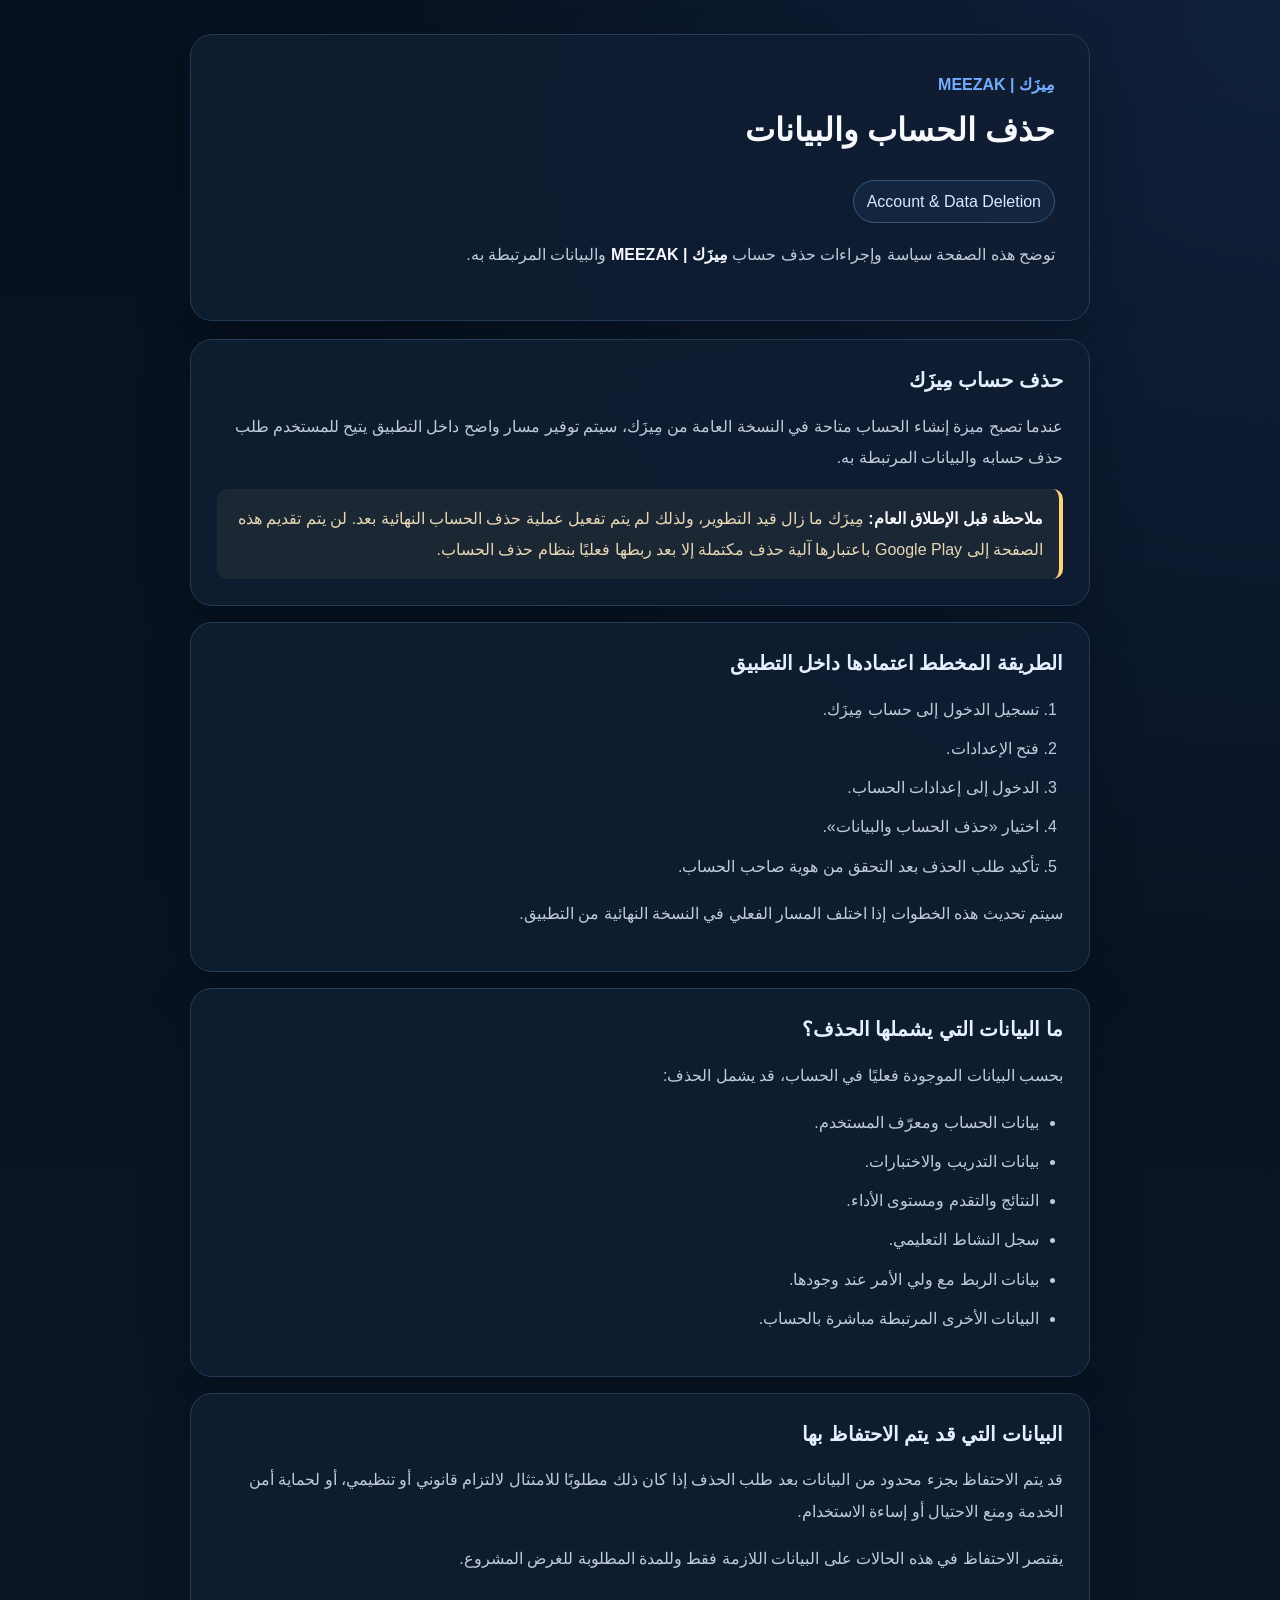
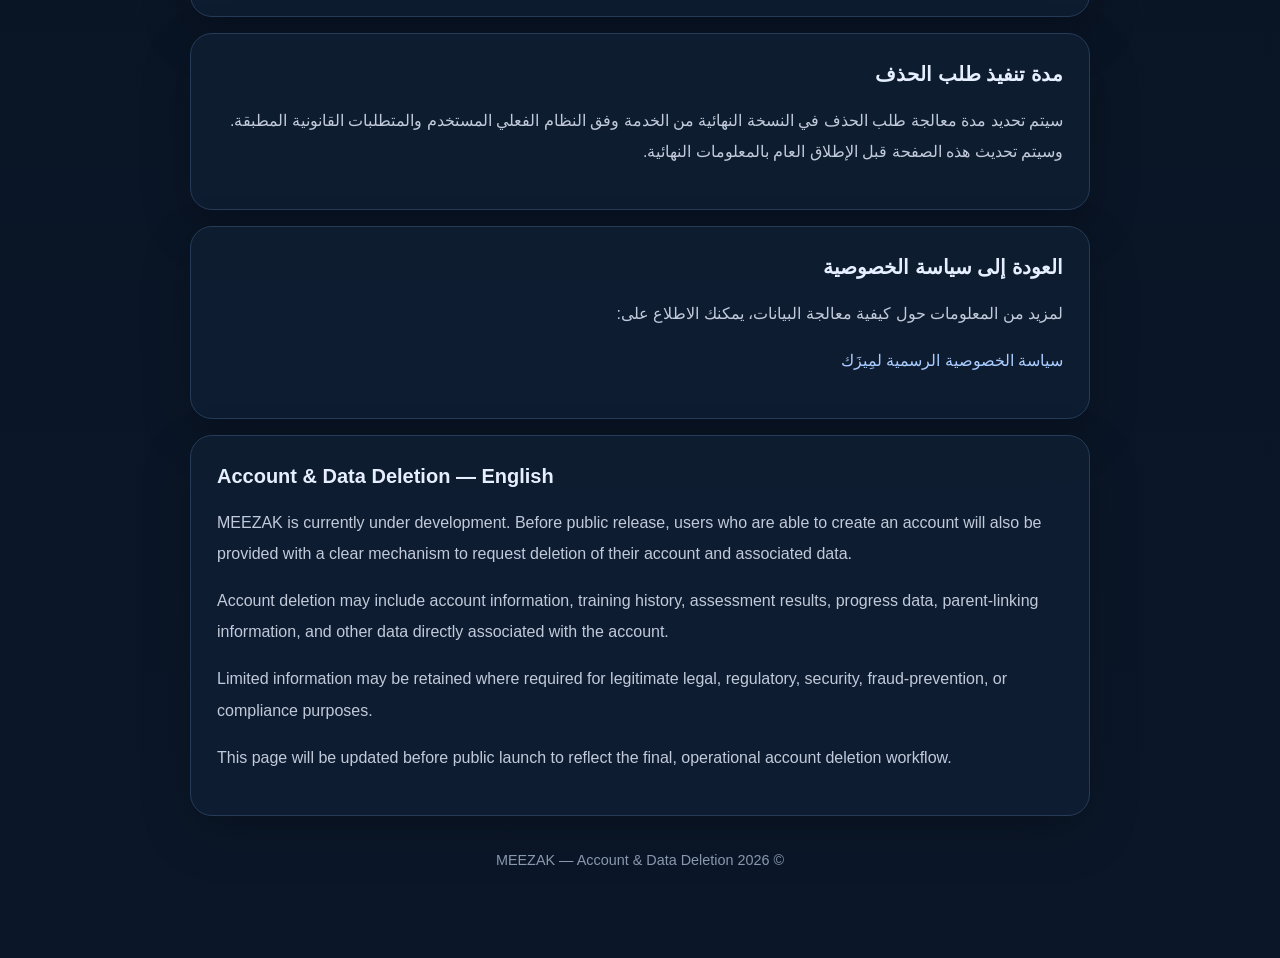
==== delete-account/index.html @ ed49def7 "Add MEEZAK account deletion page" ====
<!DOCTYPE html>
<html lang="ar" dir="rtl">
<head>
  <meta charset="UTF-8" />
  <meta name="viewport" content="width=device-width, initial-scale=1.0" />
  <meta name="description" content="حذف حساب وبيانات تطبيق مِيزَك MEEZAK" />
  <title>حذف الحساب والبيانات | مِيزَك MEEZAK</title>

  <style>
    :root {
      --bg: #07111f;
      --bg2: #0b1729;
      --card: #0f1d31;
      --line: #263b58;
      --text: #f6f8fc;
      --muted: #c1cada;
      --accent: #72adff;
      --accent2: #a9ccff;
      --warning: #ffd27a;
      --max: 900px;
    }

    * {
      box-sizing: border-box;
    }

    body {
      margin: 0;
      background:
        radial-gradient(circle at top right, rgba(77, 139, 255, 0.13), transparent 34%),
        linear-gradient(180deg, var(--bg), var(--bg2));
      color: var(--text);
      font-family: Tahoma, Arial, "Segoe UI", sans-serif;
      line-height: 1.95;
    }

    .wrap {
      width: min(var(--max), calc(100% - 30px));
      margin: 0 auto;
      padding: 34px 0 70px;
    }

    .hero,
    .card {
      background: rgba(15, 29, 49, 0.96);
      border: 1px solid var(--line);
      border-radius: 22px;
      box-shadow: 0 18px 50px rgba(0, 0, 0, 0.22);
    }

    .hero {
      padding: 34px;
      margin-bottom: 18px;
    }

    .card {
      padding: 26px;
      margin: 16px 0;
    }

    .brand {
      color: var(--accent);
      font-weight: 800;
      margin-bottom: 8px;
    }

    h1, h2 {
      margin-top: 0;
      line-height: 1.4;
    }

    h1 {
      font-size: 2rem;
    }

    h2 {
      color: #e6efff;
      font-size: 1.25rem;
    }

    p, li {
      color: var(--muted);
    }

    ul, ol {
      padding-right: 24px;
    }

    li {
      margin-bottom: 8px;
    }

    strong {
      color: var(--text);
    }

    a {
      color: var(--accent2);
      text-decoration: none;
    }

    a:hover {
      text-decoration: underline;
    }

    .badge {
      display: inline-block;
      border: 1px solid #37587d;
      border-radius: 999px;
      padding: 5px 13px;
      color: #d9e9ff;
      background: rgba(80, 140, 230, 0.08);
    }

    .notice {
      border-right: 4px solid var(--warning);
      padding: 14px 16px;
      background: rgba(255, 210, 122, 0.06);
      border-radius: 10px;
      color: #e6d7b5;
    }

    .english {
      direction: ltr;
      text-align: left;
    }

    .footer {
      text-align: center;
      color: #8998af;
      font-size: 0.9rem;
      margin-top: 30px;
    }

    @media (max-width: 640px) {
      .wrap {
        width: min(100% - 20px, var(--max));
        padding-top: 18px;
      }

      .hero, .card {
        padding: 20px;
        border-radius: 17px;
      }

      h1 {
        font-size: 1.6rem;
      }
    }
  </style>
</head>

<body>
  <main class="wrap">

    <section class="hero">
      <div class="brand">مِيزَك | MEEZAK</div>
      <h1>حذف الحساب والبيانات</h1>
      <span class="badge">Account & Data Deletion</span>

      <p>
        توضح هذه الصفحة سياسة وإجراءات حذف حساب
        <strong>مِيزَك | MEEZAK</strong>
        والبيانات المرتبطة به.
      </p>
    </section>

    <section class="card">
      <h2>حذف حساب مِيزَك</h2>

      <p>
        عندما تصبح ميزة إنشاء الحساب متاحة في النسخة العامة من مِيزَك،
        سيتم توفير مسار واضح داخل التطبيق يتيح للمستخدم
        طلب حذف حسابه والبيانات المرتبطة به.
      </p>

      <div class="notice">
        <strong>ملاحظة قبل الإطلاق العام:</strong>
        مِيزَك ما زال قيد التطوير، ولذلك لم يتم تفعيل عملية
        حذف الحساب النهائية بعد.
        لن يتم تقديم هذه الصفحة إلى Google Play باعتبارها
        آلية حذف مكتملة إلا بعد ربطها فعليًا بنظام حذف الحساب.
      </div>
    </section>

    <section class="card">
      <h2>الطريقة المخطط اعتمادها داخل التطبيق</h2>

      <ol>
        <li>تسجيل الدخول إلى حساب مِيزَك.</li>
        <li>فتح الإعدادات.</li>
        <li>الدخول إلى إعدادات الحساب.</li>
        <li>اختيار «حذف الحساب والبيانات».</li>
        <li>تأكيد طلب الحذف بعد التحقق من هوية صاحب الحساب.</li>
      </ol>

      <p>
        سيتم تحديث هذه الخطوات إذا اختلف المسار الفعلي
        في النسخة النهائية من التطبيق.
      </p>
    </section>

    <section class="card">
      <h2>ما البيانات التي يشملها الحذف؟</h2>

      <p>بحسب البيانات الموجودة فعليًا في الحساب، قد يشمل الحذف:</p>

      <ul>
        <li>بيانات الحساب ومعرّف المستخدم.</li>
        <li>بيانات التدريب والاختبارات.</li>
        <li>النتائج والتقدم ومستوى الأداء.</li>
        <li>سجل النشاط التعليمي.</li>
        <li>بيانات الربط مع ولي الأمر عند وجودها.</li>
        <li>البيانات الأخرى المرتبطة مباشرة بالحساب.</li>
      </ul>
    </section>

    <section class="card">
      <h2>البيانات التي قد يتم الاحتفاظ بها</h2>

      <p>
        قد يتم الاحتفاظ بجزء محدود من البيانات بعد طلب الحذف
        إذا كان ذلك مطلوبًا للامتثال لالتزام قانوني أو تنظيمي،
        أو لحماية أمن الخدمة ومنع الاحتيال أو إساءة الاستخدام.
      </p>

      <p>
        يقتصر الاحتفاظ في هذه الحالات على البيانات اللازمة فقط
        وللمدة المطلوبة للغرض المشروع.
      </p>
    </section>

    <section class="card">
      <h2>مدة تنفيذ طلب الحذف</h2>

      <p>
        سيتم تحديد مدة معالجة طلب الحذف في النسخة النهائية
        من الخدمة وفق النظام الفعلي المستخدم والمتطلبات القانونية المطبقة.
        وسيتم تحديث هذه الصفحة قبل الإطلاق العام بالمعلومات النهائية.
      </p>
    </section>

    <section class="card">
      <h2>العودة إلى سياسة الخصوصية</h2>

      <p>
        لمزيد من المعلومات حول كيفية معالجة البيانات،
        يمكنك الاطلاع على:
      </p>

      <p>
        <a href="../privacy/">
          سياسة الخصوصية الرسمية لمِيزَك
        </a>
      </p>
    </section>

    <section class="card english">
      <h2>Account & Data Deletion — English</h2>

      <p>
        MEEZAK is currently under development.
        Before public release, users who are able to create an account
        will also be provided with a clear mechanism
        to request deletion of their account and associated data.
      </p>

      <p>
        Account deletion may include account information,
        training history, assessment results, progress data,
        parent-linking information, and other data directly associated
        with the account.
      </p>

      <p>
        Limited information may be retained where required
        for legitimate legal, regulatory, security,
        fraud-prevention, or compliance purposes.
      </p>

      <p>
        This page will be updated before public launch
        to reflect the final, operational account deletion workflow.
      </p>
    </section>

    <p class="footer">
      © 2026 MEEZAK — Account & Data Deletion
    </p>

  </main>
</body>
</html>
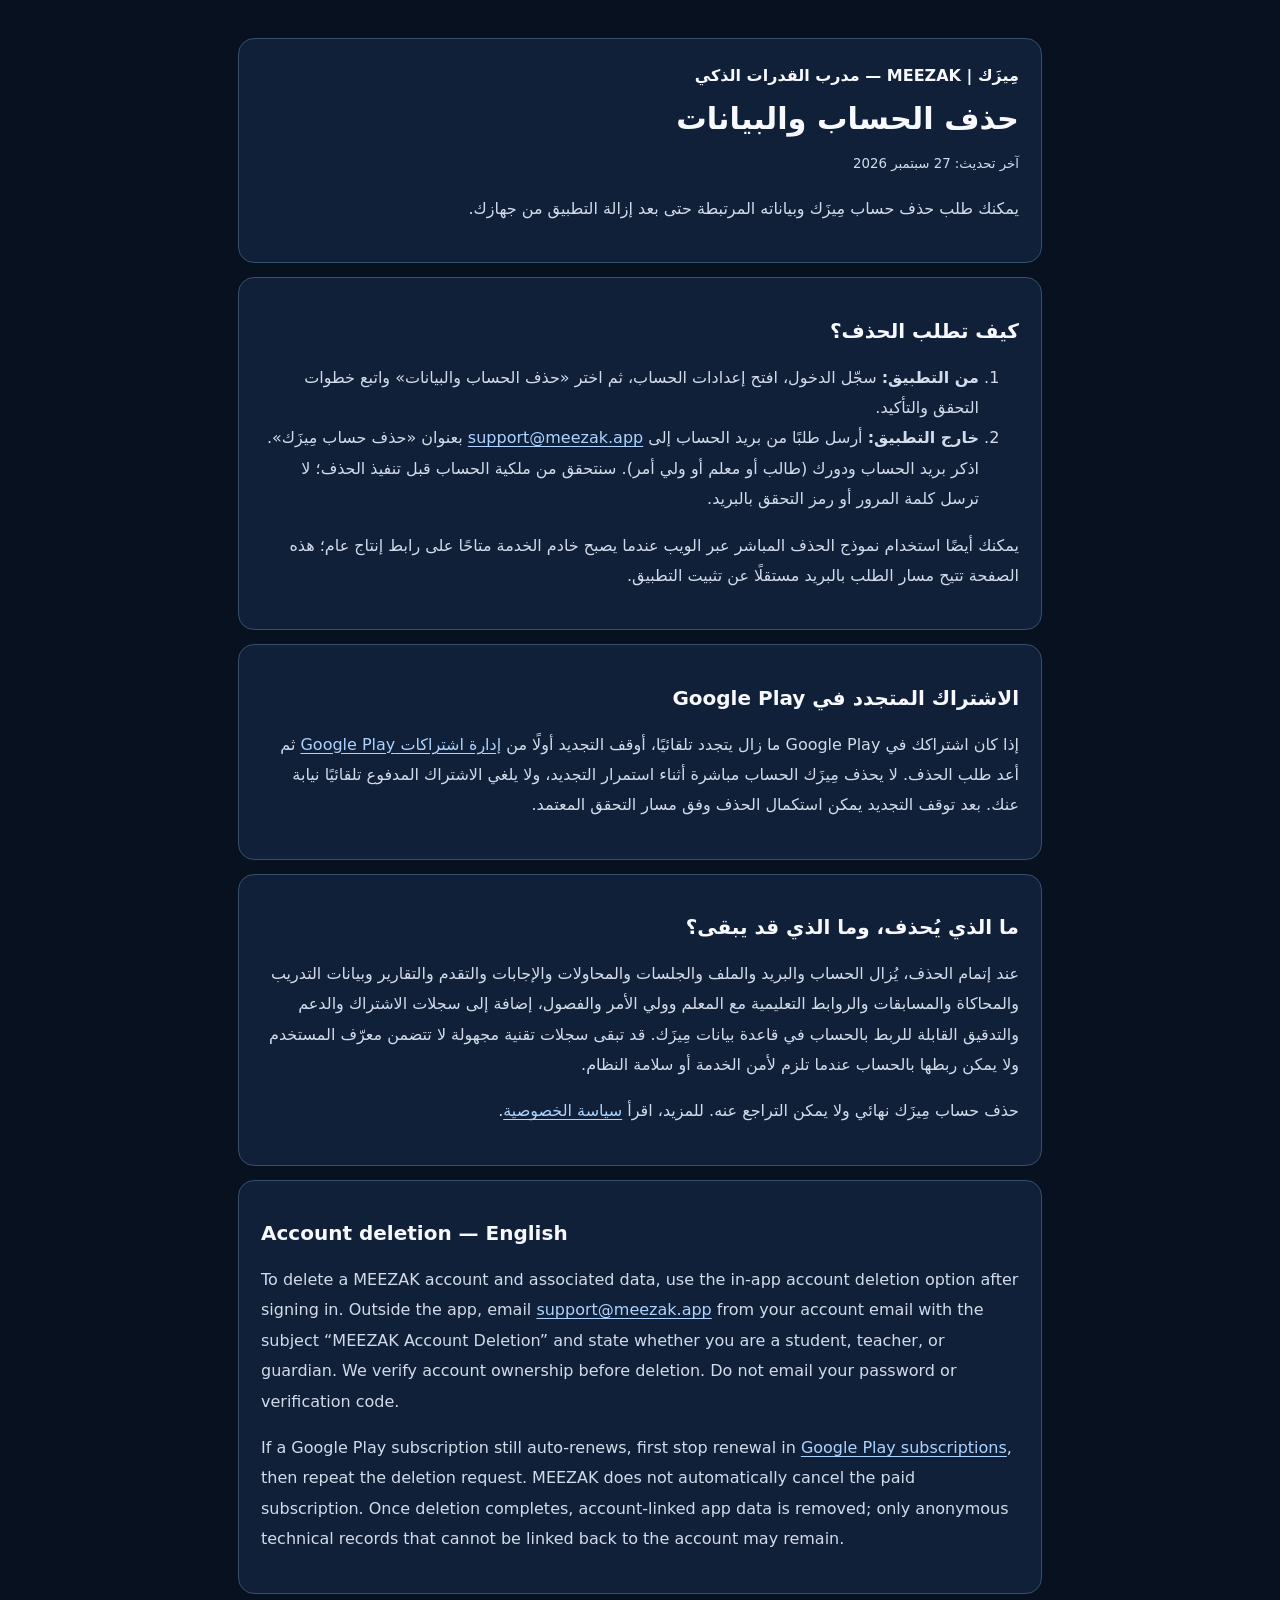
==== commit a7b2fc49: "policy: replace provisional deletion page with current request steps" ====
--- a/delete-account/index.html
+++ b/delete-account/index.html
@@ -1,293 +1,24 @@
-<!DOCTYPE html>
+<!doctype html>
 <html lang="ar" dir="rtl">
 <head>
-  <meta charset="UTF-8" />
-  <meta name="viewport" content="width=device-width, initial-scale=1.0" />
-  <meta name="description" content="حذف حساب وبيانات تطبيق مِيزَك MEEZAK" />
-  <title>حذف الحساب والبيانات | مِيزَك MEEZAK</title>
-
-  <style>
-    :root {
-      --bg: #07111f;
-      --bg2: #0b1729;
-      --card: #0f1d31;
-      --line: #263b58;
-      --text: #f6f8fc;
-      --muted: #c1cada;
-      --accent: #72adff;
-      --accent2: #a9ccff;
-      --warning: #ffd27a;
-      --max: 900px;
-    }
-
-    * {
-      box-sizing: border-box;
-    }
-
-    body {
-      margin: 0;
-      background:
-        radial-gradient(circle at top right, rgba(77, 139, 255, 0.13), transparent 34%),
-        linear-gradient(180deg, var(--bg), var(--bg2));
-      color: var(--text);
-      font-family: Tahoma, Arial, "Segoe UI", sans-serif;
-      line-height: 1.95;
-    }
-
-    .wrap {
-      width: min(var(--max), calc(100% - 30px));
-      margin: 0 auto;
-      padding: 34px 0 70px;
-    }
-
-    .hero,
-    .card {
-      background: rgba(15, 29, 49, 0.96);
-      border: 1px solid var(--line);
-      border-radius: 22px;
-      box-shadow: 0 18px 50px rgba(0, 0, 0, 0.22);
-    }
-
-    .hero {
-      padding: 34px;
-      margin-bottom: 18px;
-    }
-
-    .card {
-      padding: 26px;
-      margin: 16px 0;
-    }
-
-    .brand {
-      color: var(--accent);
-      font-weight: 800;
-      margin-bottom: 8px;
-    }
-
-    h1, h2 {
-      margin-top: 0;
-      line-height: 1.4;
-    }
-
-    h1 {
-      font-size: 2rem;
-    }
-
-    h2 {
-      color: #e6efff;
-      font-size: 1.25rem;
-    }
-
-    p, li {
-      color: var(--muted);
-    }
-
-    ul, ol {
-      padding-right: 24px;
-    }
-
-    li {
-      margin-bottom: 8px;
-    }
-
-    strong {
-      color: var(--text);
-    }
-
-    a {
-      color: var(--accent2);
-      text-decoration: none;
-    }
-
-    a:hover {
-      text-decoration: underline;
-    }
-
-    .badge {
-      display: inline-block;
-      border: 1px solid #37587d;
-      border-radius: 999px;
-      padding: 5px 13px;
-      color: #d9e9ff;
-      background: rgba(80, 140, 230, 0.08);
-    }
-
-    .notice {
-      border-right: 4px solid var(--warning);
-      padding: 14px 16px;
-      background: rgba(255, 210, 122, 0.06);
-      border-radius: 10px;
-      color: #e6d7b5;
-    }
-
-    .english {
-      direction: ltr;
-      text-align: left;
-    }
-
-    .footer {
-      text-align: center;
-      color: #8998af;
-      font-size: 0.9rem;
-      margin-top: 30px;
-    }
-
-    @media (max-width: 640px) {
-      .wrap {
-        width: min(100% - 20px, var(--max));
-        padding-top: 18px;
-      }
-
-      .hero, .card {
-        padding: 20px;
-        border-radius: 17px;
-      }
-
-      h1 {
-        font-size: 1.6rem;
-      }
-    }
-  </style>
-</head>
-
-<body>
-  <main class="wrap">
-
-    <section class="hero">
-      <div class="brand">مِيزَك | MEEZAK</div>
-      <h1>حذف الحساب والبيانات</h1>
-      <span class="badge">Account & Data Deletion</span>
-
-      <p>
-        توضح هذه الصفحة سياسة وإجراءات حذف حساب
-        <strong>مِيزَك | MEEZAK</strong>
-        والبيانات المرتبطة به.
-      </p>
-    </section>
-
-    <section class="card">
-      <h2>حذف حساب مِيزَك</h2>
-
-      <p>
-        عندما تصبح ميزة إنشاء الحساب متاحة في النسخة العامة من مِيزَك،
-        سيتم توفير مسار واضح داخل التطبيق يتيح للمستخدم
-        طلب حذف حسابه والبيانات المرتبطة به.
-      </p>
-
-      <div class="notice">
-        <strong>ملاحظة قبل الإطلاق العام:</strong>
-        مِيزَك ما زال قيد التطوير، ولذلك لم يتم تفعيل عملية
-        حذف الحساب النهائية بعد.
-        لن يتم تقديم هذه الصفحة إلى Google Play باعتبارها
-        آلية حذف مكتملة إلا بعد ربطها فعليًا بنظام حذف الحساب.
-      </div>
-    </section>
-
-    <section class="card">
-      <h2>الطريقة المخطط اعتمادها داخل التطبيق</h2>
-
-      <ol>
-        <li>تسجيل الدخول إلى حساب مِيزَك.</li>
-        <li>فتح الإعدادات.</li>
-        <li>الدخول إلى إعدادات الحساب.</li>
-        <li>اختيار «حذف الحساب والبيانات».</li>
-        <li>تأكيد طلب الحذف بعد التحقق من هوية صاحب الحساب.</li>
-      </ol>
-
-      <p>
-        سيتم تحديث هذه الخطوات إذا اختلف المسار الفعلي
-        في النسخة النهائية من التطبيق.
-      </p>
-    </section>
-
-    <section class="card">
-      <h2>ما البيانات التي يشملها الحذف؟</h2>
-
-      <p>بحسب البيانات الموجودة فعليًا في الحساب، قد يشمل الحذف:</p>
-
-      <ul>
-        <li>بيانات الحساب ومعرّف المستخدم.</li>
-        <li>بيانات التدريب والاختبارات.</li>
-        <li>النتائج والتقدم ومستوى الأداء.</li>
-        <li>سجل النشاط التعليمي.</li>
-        <li>بيانات الربط مع ولي الأمر عند وجودها.</li>
-        <li>البيانات الأخرى المرتبطة مباشرة بالحساب.</li>
-      </ul>
-    </section>
-
-    <section class="card">
-      <h2>البيانات التي قد يتم الاحتفاظ بها</h2>
-
-      <p>
-        قد يتم الاحتفاظ بجزء محدود من البيانات بعد طلب الحذف
-        إذا كان ذلك مطلوبًا للامتثال لالتزام قانوني أو تنظيمي،
-        أو لحماية أمن الخدمة ومنع الاحتيال أو إساءة الاستخدام.
-      </p>
-
-      <p>
-        يقتصر الاحتفاظ في هذه الحالات على البيانات اللازمة فقط
-        وللمدة المطلوبة للغرض المشروع.
-      </p>
-    </section>
-
-    <section class="card">
-      <h2>مدة تنفيذ طلب الحذف</h2>
-
-      <p>
-        سيتم تحديد مدة معالجة طلب الحذف في النسخة النهائية
-        من الخدمة وفق النظام الفعلي المستخدم والمتطلبات القانونية المطبقة.
-        وسيتم تحديث هذه الصفحة قبل الإطلاق العام بالمعلومات النهائية.
-      </p>
-    </section>
-
-    <section class="card">
-      <h2>العودة إلى سياسة الخصوصية</h2>
-
-      <p>
-        لمزيد من المعلومات حول كيفية معالجة البيانات،
-        يمكنك الاطلاع على:
-      </p>
-
-      <p>
-        <a href="../privacy/">
-          سياسة الخصوصية الرسمية لمِيزَك
-        </a>
-      </p>
-    </section>
-
-    <section class="card english">
-      <h2>Account & Data Deletion — English</h2>
-
-      <p>
-        MEEZAK is currently under development.
-        Before public release, users who are able to create an account
-        will also be provided with a clear mechanism
-        to request deletion of their account and associated data.
-      </p>
-
-      <p>
-        Account deletion may include account information,
-        training history, assessment results, progress data,
-        parent-linking information, and other data directly associated
-        with the account.
-      </p>
-
-      <p>
-        Limited information may be retained where required
-        for legitimate legal, regulatory, security,
-        fraud-prevention, or compliance purposes.
-      </p>
-
-      <p>
-        This page will be updated before public launch
-        to reflect the final, operational account deletion workflow.
-      </p>
-    </section>
-
-    <p class="footer">
-      © 2026 MEEZAK — Account & Data Deletion
-    </p>
-
-  </main>
-</body>
-</html>
+<meta charset="utf-8"><meta name="viewport" content="width=device-width,initial-scale=1">
+<meta name="description" content="طريقة طلب حذف حساب مِيزَك MEEZAK والبيانات المرتبطة به">
+<title>حذف الحساب والبيانات | مِيزَك MEEZAK</title>
+<style>
+:root{color-scheme:dark;--bg:#07111f;--card:#102039;--text:#f7f9fe;--muted:#d2dbea;--line:#36506b;--link:#aed3ff}
+*{box-sizing:border-box}body{margin:0;background:var(--bg);color:var(--text);font:1rem/1.9 system-ui,Tahoma,Arial,sans-serif}
+main{max-width:840px;margin:auto;padding:24px 18px 64px}header,section{background:var(--card);border:1px solid var(--line);border-radius:16px;padding:22px;margin:14px 0}
+h1,h2{line-height:1.45}h1{margin:.2em 0;font-size:1.9rem}h2{font-size:1.25rem}p,li{color:var(--muted)}
+a{color:var(--link);text-decoration:underline;text-underline-offset:3px}.en{direction:ltr;text-align:left}small{color:var(--muted)}
+@media(max-width:550px){header,section{padding:17px}}
+</style>
+</head><body><main>
+<header><strong>مِيزَك | MEEZAK — مدرب القدرات الذكي</strong><h1>حذف الحساب والبيانات</h1><small>آخر تحديث: 27 سبتمبر 2026</small><p>يمكنك طلب حذف حساب مِيزَك وبياناته المرتبطة حتى بعد إزالة التطبيق من جهازك.</p></header>
+<section><h2>كيف تطلب الحذف؟</h2><ol>
+<li><strong>من التطبيق:</strong> سجّل الدخول، افتح إعدادات الحساب، ثم اختر «حذف الحساب والبيانات» واتبع خطوات التحقق والتأكيد.</li>
+<li><strong>خارج التطبيق:</strong> أرسل طلبًا من بريد الحساب إلى <a href="mailto:support@meezak.app?subject=MEEZAK%20Account%20Deletion">support@meezak.app</a> بعنوان «حذف حساب مِيزَك». اذكر بريد الحساب ودورك (طالب أو معلم أو ولي أمر). سنتحقق من ملكية الحساب قبل تنفيذ الحذف؛ لا ترسل كلمة المرور أو رمز التحقق بالبريد.</li>
+</ol><p>يمكنك أيضًا استخدام نموذج الحذف المباشر عبر الويب عندما يصبح خادم الخدمة متاحًا على رابط إنتاج عام؛ هذه الصفحة تتيح مسار الطلب بالبريد مستقلًا عن تثبيت التطبيق.</p></section>
+<section><h2>الاشتراك المتجدد في Google Play</h2><p>إذا كان اشتراكك في Google Play ما زال يتجدد تلقائيًا، أوقف التجديد أولًا من <a href="https://play.google.com/store/account/subscriptions" rel="noopener noreferrer">إدارة اشتراكات Google Play</a> ثم أعد طلب الحذف. لا يحذف مِيزَك الحساب مباشرة أثناء استمرار التجديد، ولا يلغي الاشتراك المدفوع تلقائيًا نيابة عنك. بعد توقف التجديد يمكن استكمال الحذف وفق مسار التحقق المعتمد.</p></section>
+<section><h2>ما الذي يُحذف، وما الذي قد يبقى؟</h2><p>عند إتمام الحذف، يُزال الحساب والبريد والملف والجلسات والمحاولات والإجابات والتقدم والتقارير وبيانات التدريب والمحاكاة والمسابقات والروابط التعليمية مع المعلم وولي الأمر والفصول، إضافة إلى سجلات الاشتراك والدعم والتدقيق القابلة للربط بالحساب في قاعدة بيانات مِيزَك. قد تبقى سجلات تقنية مجهولة لا تتضمن معرّف المستخدم ولا يمكن ربطها بالحساب عندما تلزم لأمن الخدمة أو سلامة النظام.</p><p>حذف حساب مِيزَك نهائي ولا يمكن التراجع عنه. للمزيد، اقرأ <a href="../privacy/">سياسة الخصوصية</a>.</p></section>
+<section class="en" lang="en"><h2>Account deletion — English</h2><p>To delete a MEEZAK account and associated data, use the in-app account deletion option after signing in. Outside the app, email <a href="mailto:support@meezak.app?subject=MEEZAK%20Account%20Deletion">support@meezak.app</a> from your account email with the subject “MEEZAK Account Deletion” and state whether you are a student, teacher, or guardian. We verify account ownership before deletion. Do not email your password or verification code.</p><p>If a Google Play subscription still auto-renews, first stop renewal in <a href="https://play.google.com/store/account/subscriptions" rel="noopener noreferrer">Google Play subscriptions</a>, then repeat the deletion request. MEEZAK does not automatically cancel the paid subscription. Once deletion completes, account-linked app data is removed; only anonymous technical records that cannot be linked back to the account may remain.</p></section>
+</main></body></html>
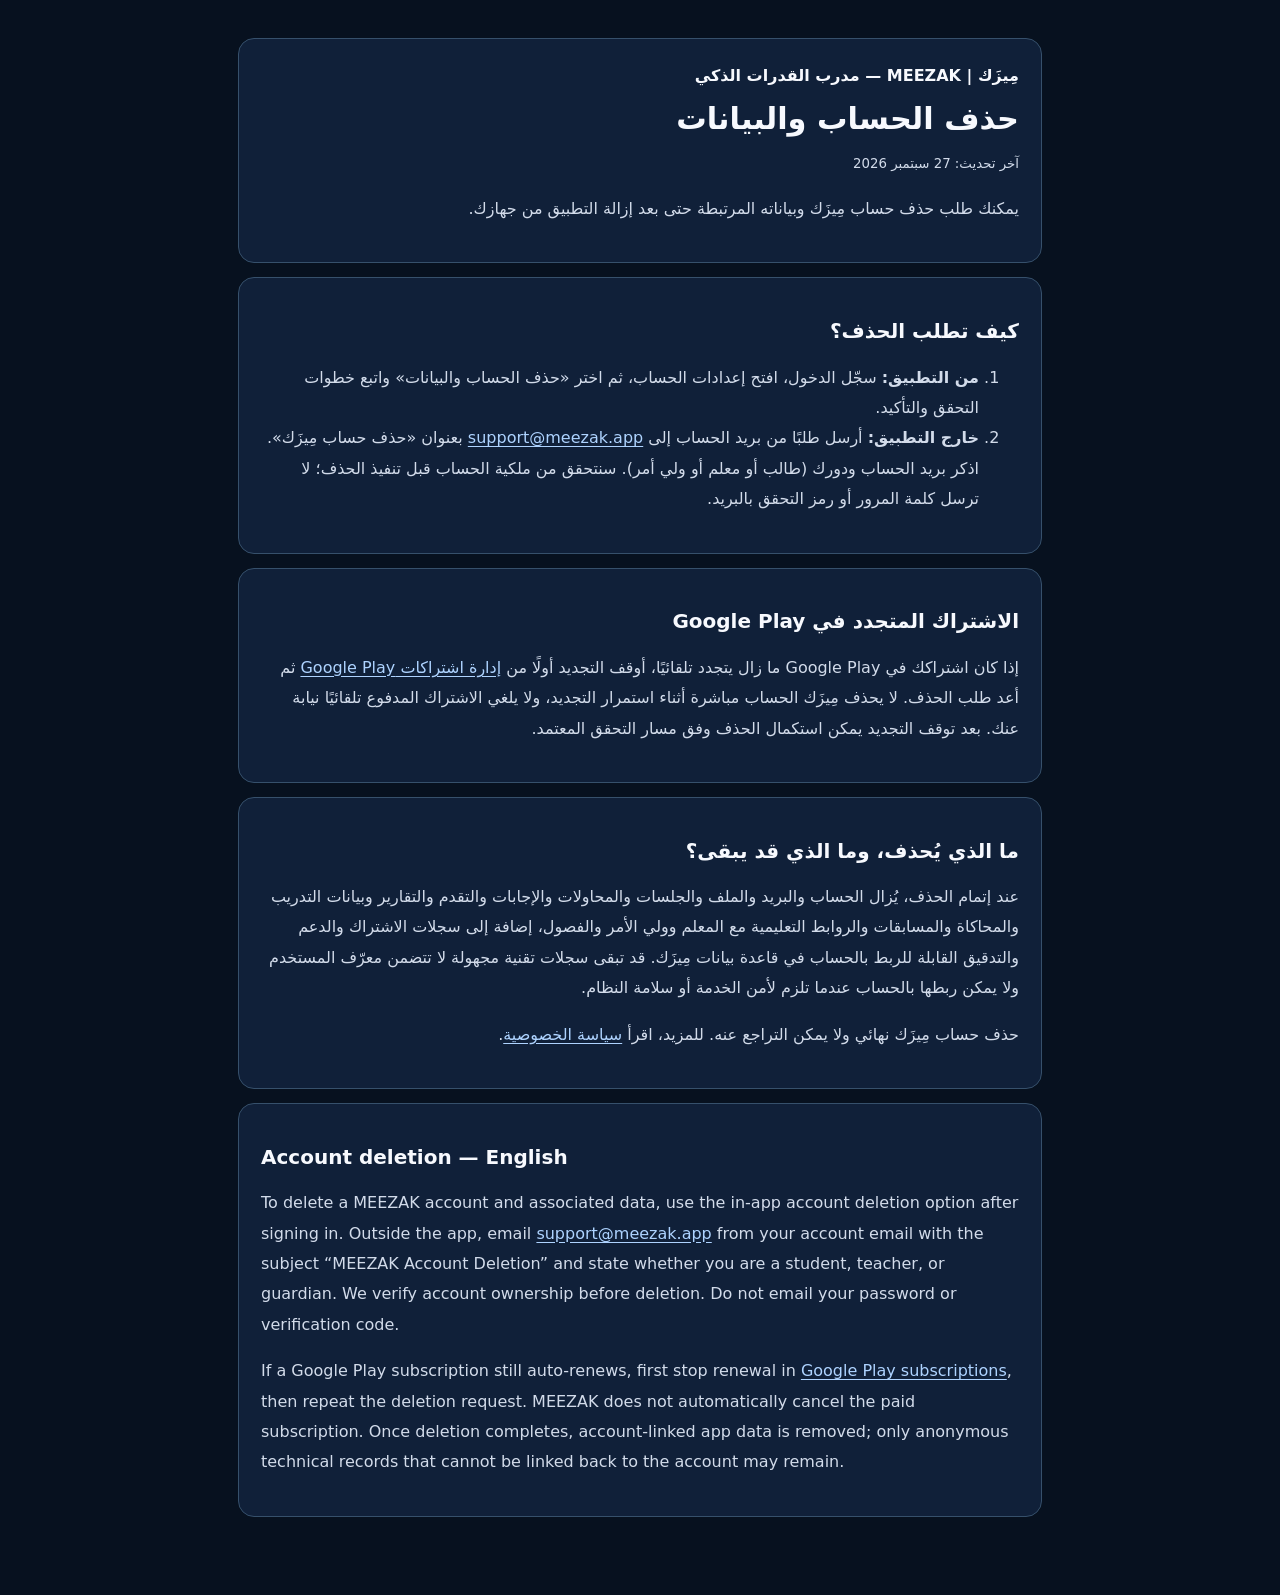
==== commit e7964f7a: "policy: keep public deletion steps focused on available paths" ====
--- a/delete-account/index.html
+++ b/delete-account/index.html
@@ -17,7 +17,7 @@
 <section><h2>كيف تطلب الحذف؟</h2><ol>
 <li><strong>من التطبيق:</strong> سجّل الدخول، افتح إعدادات الحساب، ثم اختر «حذف الحساب والبيانات» واتبع خطوات التحقق والتأكيد.</li>
 <li><strong>خارج التطبيق:</strong> أرسل طلبًا من بريد الحساب إلى <a href="mailto:support@meezak.app?subject=MEEZAK%20Account%20Deletion">support@meezak.app</a> بعنوان «حذف حساب مِيزَك». اذكر بريد الحساب ودورك (طالب أو معلم أو ولي أمر). سنتحقق من ملكية الحساب قبل تنفيذ الحذف؛ لا ترسل كلمة المرور أو رمز التحقق بالبريد.</li>
-</ol><p>يمكنك أيضًا استخدام نموذج الحذف المباشر عبر الويب عندما يصبح خادم الخدمة متاحًا على رابط إنتاج عام؛ هذه الصفحة تتيح مسار الطلب بالبريد مستقلًا عن تثبيت التطبيق.</p></section>
+</ol></section>
 <section><h2>الاشتراك المتجدد في Google Play</h2><p>إذا كان اشتراكك في Google Play ما زال يتجدد تلقائيًا، أوقف التجديد أولًا من <a href="https://play.google.com/store/account/subscriptions" rel="noopener noreferrer">إدارة اشتراكات Google Play</a> ثم أعد طلب الحذف. لا يحذف مِيزَك الحساب مباشرة أثناء استمرار التجديد، ولا يلغي الاشتراك المدفوع تلقائيًا نيابة عنك. بعد توقف التجديد يمكن استكمال الحذف وفق مسار التحقق المعتمد.</p></section>
 <section><h2>ما الذي يُحذف، وما الذي قد يبقى؟</h2><p>عند إتمام الحذف، يُزال الحساب والبريد والملف والجلسات والمحاولات والإجابات والتقدم والتقارير وبيانات التدريب والمحاكاة والمسابقات والروابط التعليمية مع المعلم وولي الأمر والفصول، إضافة إلى سجلات الاشتراك والدعم والتدقيق القابلة للربط بالحساب في قاعدة بيانات مِيزَك. قد تبقى سجلات تقنية مجهولة لا تتضمن معرّف المستخدم ولا يمكن ربطها بالحساب عندما تلزم لأمن الخدمة أو سلامة النظام.</p><p>حذف حساب مِيزَك نهائي ولا يمكن التراجع عنه. للمزيد، اقرأ <a href="../privacy/">سياسة الخصوصية</a>.</p></section>
 <section class="en" lang="en"><h2>Account deletion — English</h2><p>To delete a MEEZAK account and associated data, use the in-app account deletion option after signing in. Outside the app, email <a href="mailto:support@meezak.app?subject=MEEZAK%20Account%20Deletion">support@meezak.app</a> from your account email with the subject “MEEZAK Account Deletion” and state whether you are a student, teacher, or guardian. We verify account ownership before deletion. Do not email your password or verification code.</p><p>If a Google Play subscription still auto-renews, first stop renewal in <a href="https://play.google.com/store/account/subscriptions" rel="noopener noreferrer">Google Play subscriptions</a>, then repeat the deletion request. MEEZAK does not automatically cancel the paid subscription. Once deletion completes, account-linked app data is removed; only anonymous technical records that cannot be linked back to the account may remain.</p></section>
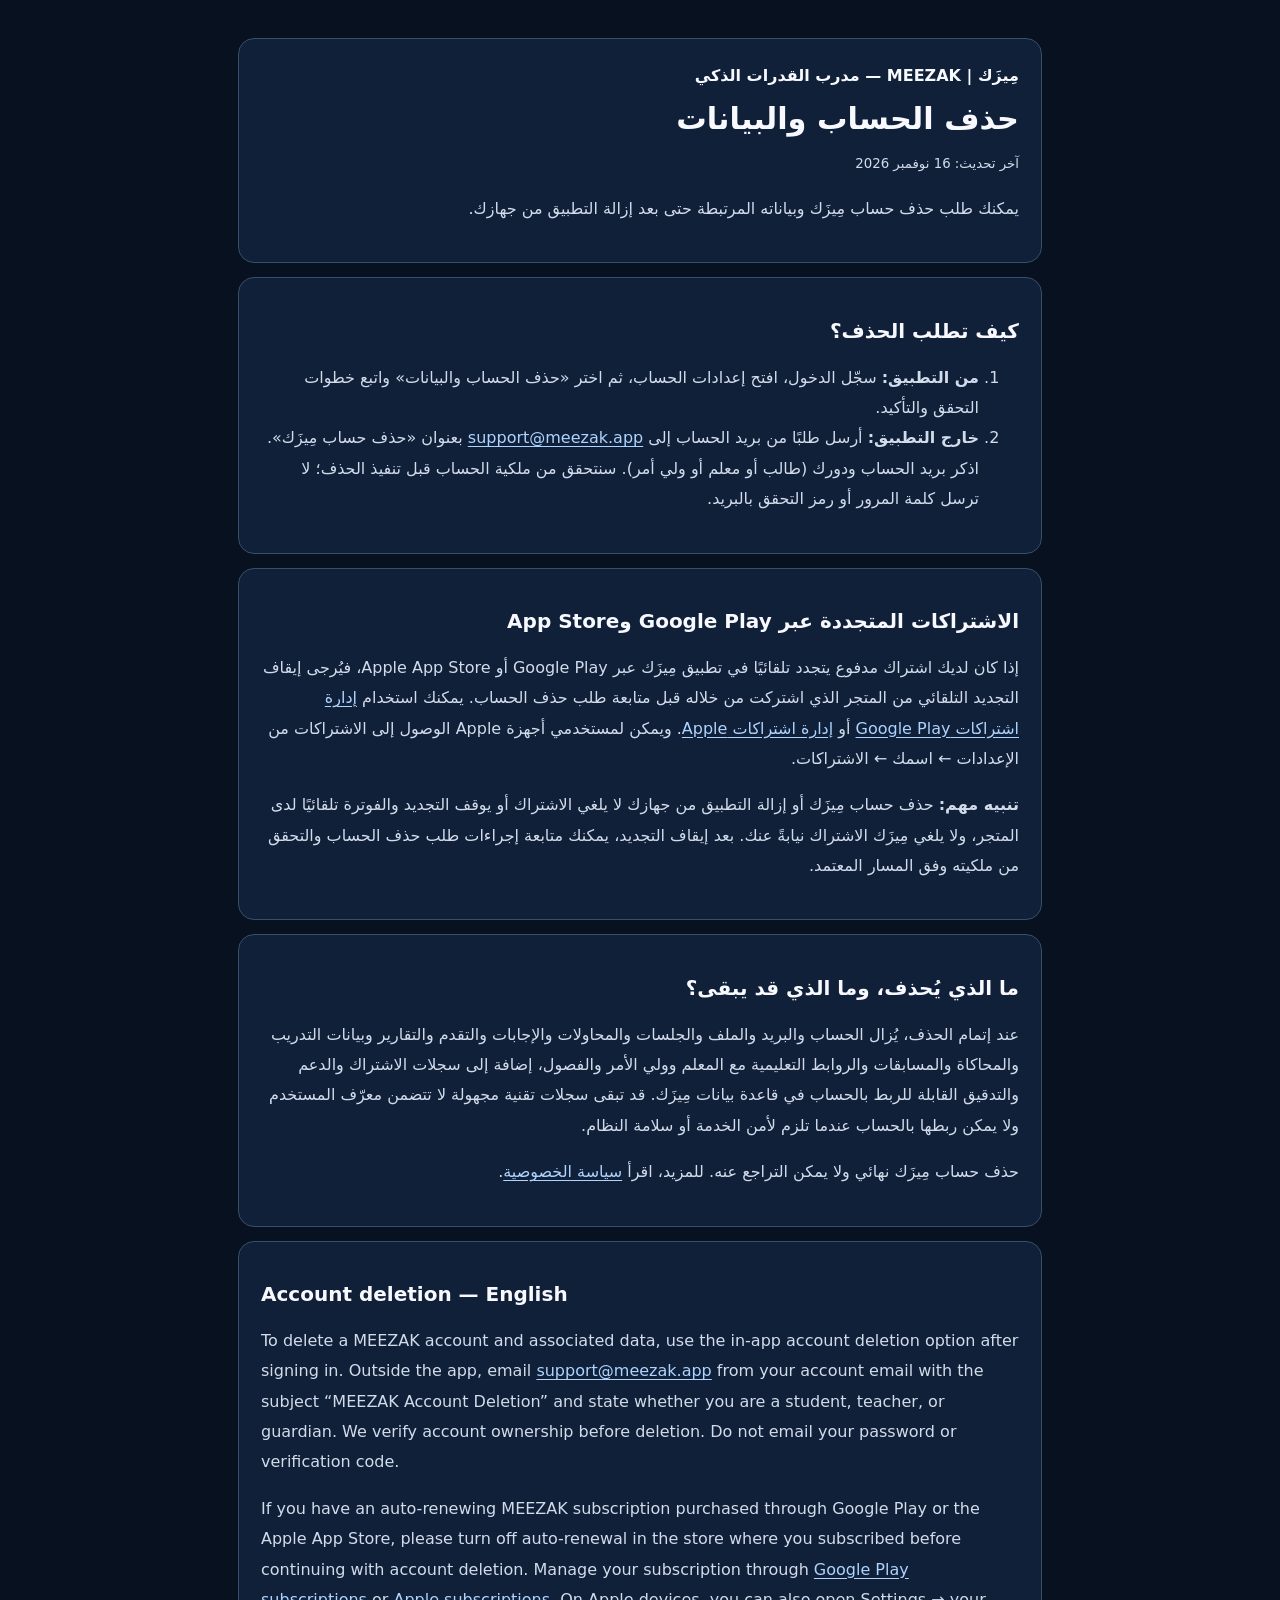
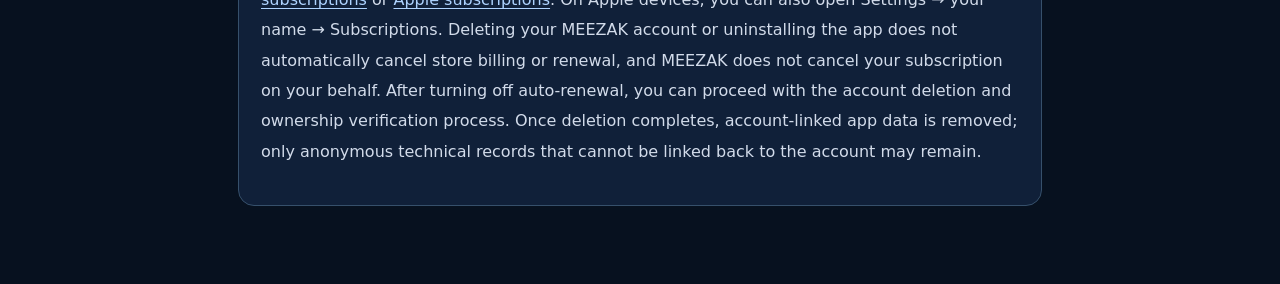
==== commit 76f9b06c: "fix(legal): include Apple App Store and Google Play in account-deletion subscription guidance" ====
--- a/delete-account/index.html
+++ b/delete-account/index.html
@@ -13,12 +13,12 @@
 @media(max-width:550px){header,section{padding:17px}}
 </style>
 </head><body><main>
-<header><strong>مِيزَك | MEEZAK — مدرب القدرات الذكي</strong><h1>حذف الحساب والبيانات</h1><small>آخر تحديث: 27 سبتمبر 2026</small><p>يمكنك طلب حذف حساب مِيزَك وبياناته المرتبطة حتى بعد إزالة التطبيق من جهازك.</p></header>
+<header><strong>مِيزَك | MEEZAK — مدرب القدرات الذكي</strong><h1>حذف الحساب والبيانات</h1><small>آخر تحديث: 16 نوفمبر 2026</small><p>يمكنك طلب حذف حساب مِيزَك وبياناته المرتبطة حتى بعد إزالة التطبيق من جهازك.</p></header>
 <section><h2>كيف تطلب الحذف؟</h2><ol>
 <li><strong>من التطبيق:</strong> سجّل الدخول، افتح إعدادات الحساب، ثم اختر «حذف الحساب والبيانات» واتبع خطوات التحقق والتأكيد.</li>
 <li><strong>خارج التطبيق:</strong> أرسل طلبًا من بريد الحساب إلى <a href="mailto:support@meezak.app?subject=MEEZAK%20Account%20Deletion">support@meezak.app</a> بعنوان «حذف حساب مِيزَك». اذكر بريد الحساب ودورك (طالب أو معلم أو ولي أمر). سنتحقق من ملكية الحساب قبل تنفيذ الحذف؛ لا ترسل كلمة المرور أو رمز التحقق بالبريد.</li>
 </ol></section>
-<section><h2>الاشتراك المتجدد في Google Play</h2><p>إذا كان اشتراكك في Google Play ما زال يتجدد تلقائيًا، أوقف التجديد أولًا من <a href="https://play.google.com/store/account/subscriptions" rel="noopener noreferrer">إدارة اشتراكات Google Play</a> ثم أعد طلب الحذف. لا يحذف مِيزَك الحساب مباشرة أثناء استمرار التجديد، ولا يلغي الاشتراك المدفوع تلقائيًا نيابة عنك. بعد توقف التجديد يمكن استكمال الحذف وفق مسار التحقق المعتمد.</p></section>
+<section><h2>الاشتراكات المتجددة عبر Google Play وApp Store</h2><p>إذا كان لديك اشتراك مدفوع يتجدد تلقائيًا في تطبيق مِيزَك عبر Google Play أو Apple App Store، فيُرجى إيقاف التجديد التلقائي من المتجر الذي اشتركت من خلاله قبل متابعة طلب حذف الحساب. يمكنك استخدام <a href="https://play.google.com/store/account/subscriptions" rel="noopener noreferrer">إدارة اشتراكات Google Play</a> أو <a href="https://apps.apple.com/account/subscriptions" rel="noopener noreferrer">إدارة اشتراكات Apple</a>. ويمكن لمستخدمي أجهزة Apple الوصول إلى الاشتراكات من الإعدادات ← اسمك ← الاشتراكات.</p><p><strong>تنبيه مهم:</strong> حذف حساب مِيزَك أو إزالة التطبيق من جهازك لا يلغي الاشتراك أو يوقف التجديد والفوترة تلقائيًا لدى المتجر، ولا يلغي مِيزَك الاشتراك نيابةً عنك. بعد إيقاف التجديد، يمكنك متابعة إجراءات طلب حذف الحساب والتحقق من ملكيته وفق المسار المعتمد.</p></section>
 <section><h2>ما الذي يُحذف، وما الذي قد يبقى؟</h2><p>عند إتمام الحذف، يُزال الحساب والبريد والملف والجلسات والمحاولات والإجابات والتقدم والتقارير وبيانات التدريب والمحاكاة والمسابقات والروابط التعليمية مع المعلم وولي الأمر والفصول، إضافة إلى سجلات الاشتراك والدعم والتدقيق القابلة للربط بالحساب في قاعدة بيانات مِيزَك. قد تبقى سجلات تقنية مجهولة لا تتضمن معرّف المستخدم ولا يمكن ربطها بالحساب عندما تلزم لأمن الخدمة أو سلامة النظام.</p><p>حذف حساب مِيزَك نهائي ولا يمكن التراجع عنه. للمزيد، اقرأ <a href="../privacy/">سياسة الخصوصية</a>.</p></section>
-<section class="en" lang="en"><h2>Account deletion — English</h2><p>To delete a MEEZAK account and associated data, use the in-app account deletion option after signing in. Outside the app, email <a href="mailto:support@meezak.app?subject=MEEZAK%20Account%20Deletion">support@meezak.app</a> from your account email with the subject “MEEZAK Account Deletion” and state whether you are a student, teacher, or guardian. We verify account ownership before deletion. Do not email your password or verification code.</p><p>If a Google Play subscription still auto-renews, first stop renewal in <a href="https://play.google.com/store/account/subscriptions" rel="noopener noreferrer">Google Play subscriptions</a>, then repeat the deletion request. MEEZAK does not automatically cancel the paid subscription. Once deletion completes, account-linked app data is removed; only anonymous technical records that cannot be linked back to the account may remain.</p></section>
+<section class="en" lang="en"><h2>Account deletion — English</h2><p>To delete a MEEZAK account and associated data, use the in-app account deletion option after signing in. Outside the app, email <a href="mailto:support@meezak.app?subject=MEEZAK%20Account%20Deletion">support@meezak.app</a> from your account email with the subject “MEEZAK Account Deletion” and state whether you are a student, teacher, or guardian. We verify account ownership before deletion. Do not email your password or verification code.</p><p>If you have an auto-renewing MEEZAK subscription purchased through Google Play or the Apple App Store, please turn off auto-renewal in the store where you subscribed before continuing with account deletion. Manage your subscription through <a href="https://play.google.com/store/account/subscriptions" rel="noopener noreferrer">Google Play subscriptions</a> or <a href="https://apps.apple.com/account/subscriptions" rel="noopener noreferrer">Apple subscriptions</a>. On Apple devices, you can also open Settings → your name → Subscriptions. Deleting your MEEZAK account or uninstalling the app does not automatically cancel store billing or renewal, and MEEZAK does not cancel your subscription on your behalf. After turning off auto-renewal, you can proceed with the account deletion and ownership verification process. Once deletion completes, account-linked app data is removed; only anonymous technical records that cannot be linked back to the account may remain.</p></section>
 </main></body></html>
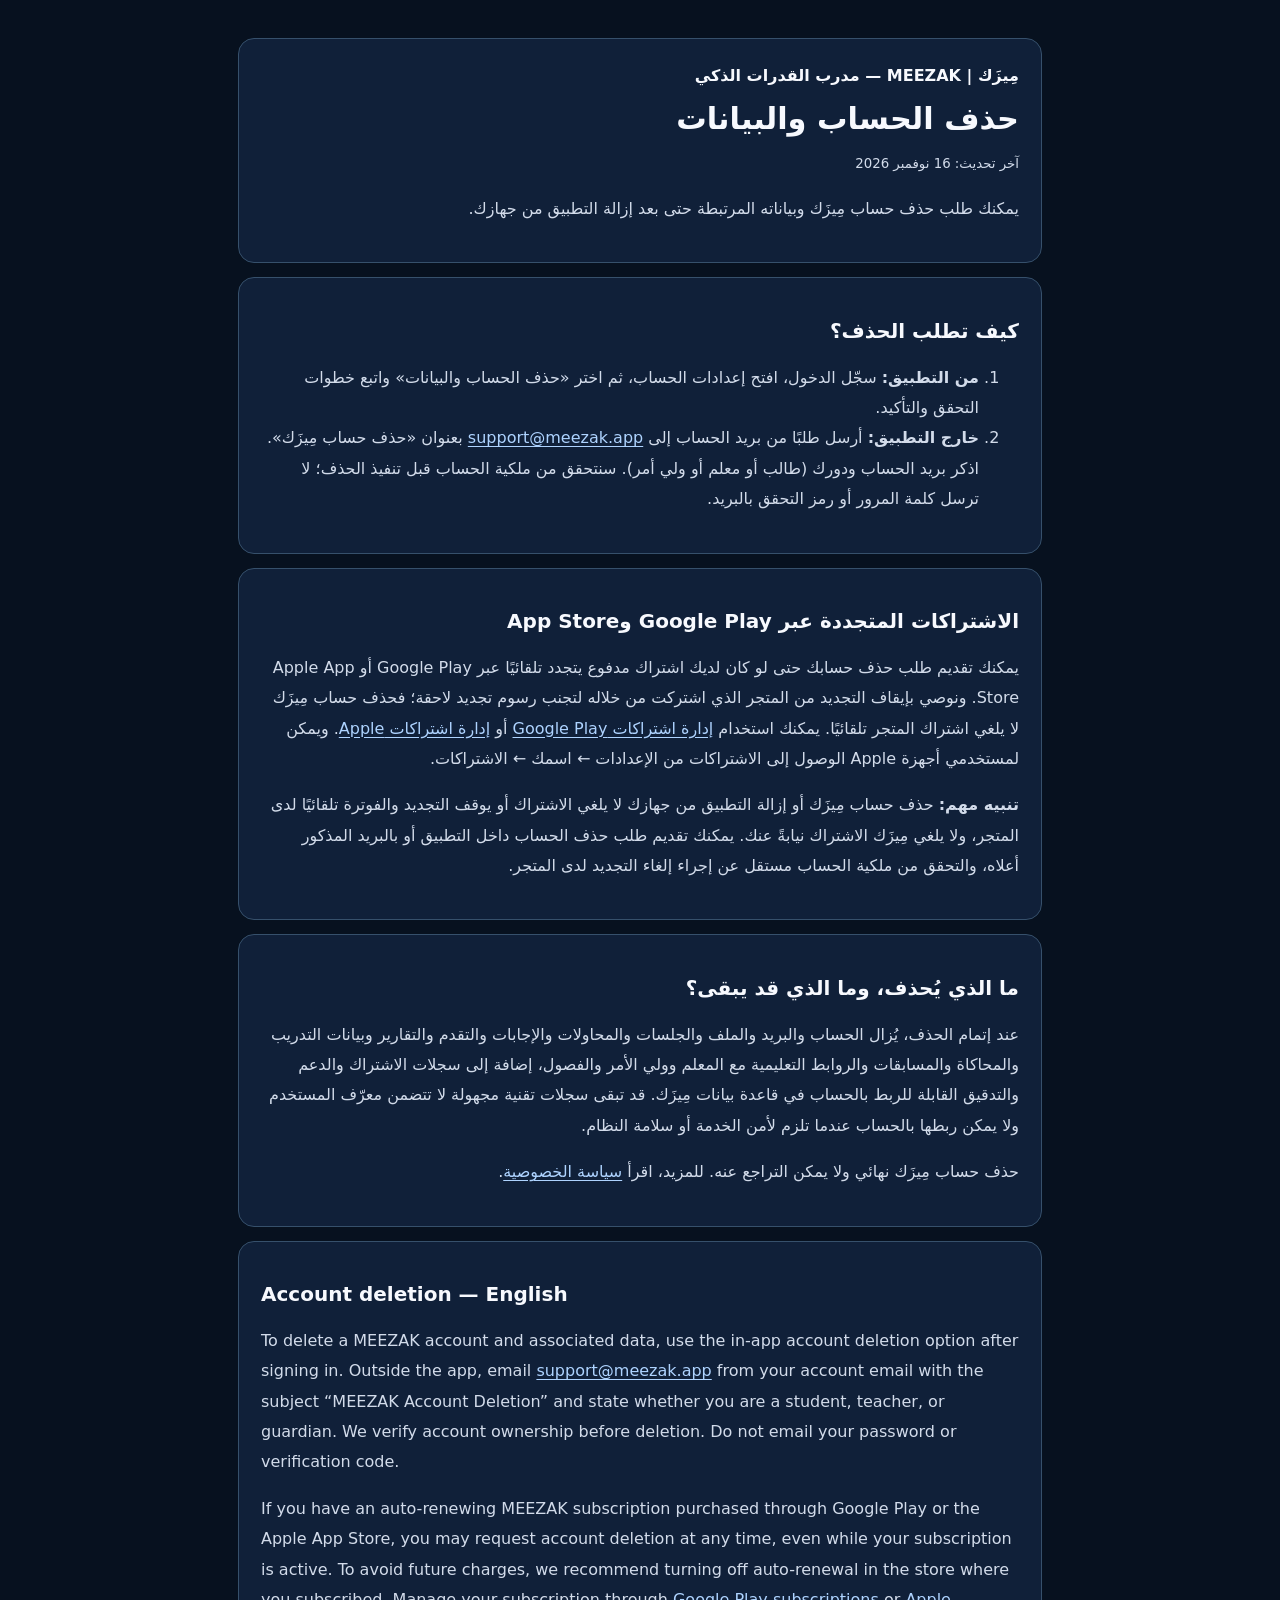
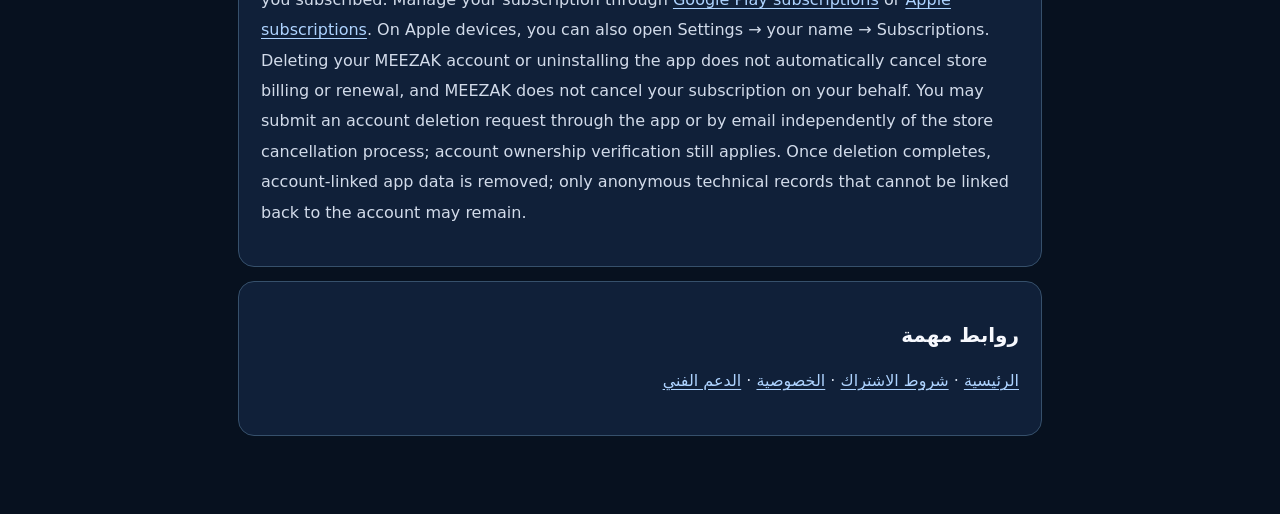
==== commit 5003c33b: "docs(legal): align privacy, terms and store guidance across Apple and Google" ====
--- a/delete-account/index.html
+++ b/delete-account/index.html
@@ -18,7 +18,8 @@
 <li><strong>من التطبيق:</strong> سجّل الدخول، افتح إعدادات الحساب، ثم اختر «حذف الحساب والبيانات» واتبع خطوات التحقق والتأكيد.</li>
 <li><strong>خارج التطبيق:</strong> أرسل طلبًا من بريد الحساب إلى <a href="mailto:support@meezak.app?subject=MEEZAK%20Account%20Deletion">support@meezak.app</a> بعنوان «حذف حساب مِيزَك». اذكر بريد الحساب ودورك (طالب أو معلم أو ولي أمر). سنتحقق من ملكية الحساب قبل تنفيذ الحذف؛ لا ترسل كلمة المرور أو رمز التحقق بالبريد.</li>
 </ol></section>
-<section><h2>الاشتراكات المتجددة عبر Google Play وApp Store</h2><p>إذا كان لديك اشتراك مدفوع يتجدد تلقائيًا في تطبيق مِيزَك عبر Google Play أو Apple App Store، فيُرجى إيقاف التجديد التلقائي من المتجر الذي اشتركت من خلاله قبل متابعة طلب حذف الحساب. يمكنك استخدام <a href="https://play.google.com/store/account/subscriptions" rel="noopener noreferrer">إدارة اشتراكات Google Play</a> أو <a href="https://apps.apple.com/account/subscriptions" rel="noopener noreferrer">إدارة اشتراكات Apple</a>. ويمكن لمستخدمي أجهزة Apple الوصول إلى الاشتراكات من الإعدادات ← اسمك ← الاشتراكات.</p><p><strong>تنبيه مهم:</strong> حذف حساب مِيزَك أو إزالة التطبيق من جهازك لا يلغي الاشتراك أو يوقف التجديد والفوترة تلقائيًا لدى المتجر، ولا يلغي مِيزَك الاشتراك نيابةً عنك. بعد إيقاف التجديد، يمكنك متابعة إجراءات طلب حذف الحساب والتحقق من ملكيته وفق المسار المعتمد.</p></section>
+<section><h2>الاشتراكات المتجددة عبر Google Play وApp Store</h2><p>يمكنك تقديم طلب حذف حسابك حتى لو كان لديك اشتراك مدفوع يتجدد تلقائيًا عبر Google Play أو Apple App Store. ونوصي بإيقاف التجديد من المتجر الذي اشتركت من خلاله لتجنب رسوم تجديد لاحقة؛ فحذف حساب مِيزَك لا يلغي اشتراك المتجر تلقائيًا. يمكنك استخدام <a href="https://play.google.com/store/account/subscriptions" rel="noopener noreferrer">إدارة اشتراكات Google Play</a> أو <a href="https://apps.apple.com/account/subscriptions" rel="noopener noreferrer">إدارة اشتراكات Apple</a>. ويمكن لمستخدمي أجهزة Apple الوصول إلى الاشتراكات من الإعدادات ← اسمك ← الاشتراكات.</p><p><strong>تنبيه مهم:</strong> حذف حساب مِيزَك أو إزالة التطبيق من جهازك لا يلغي الاشتراك أو يوقف التجديد والفوترة تلقائيًا لدى المتجر، ولا يلغي مِيزَك الاشتراك نيابةً عنك. يمكنك تقديم طلب حذف الحساب داخل التطبيق أو بالبريد المذكور أعلاه، والتحقق من ملكية الحساب مستقل عن إجراء إلغاء التجديد لدى المتجر.</p></section>
 <section><h2>ما الذي يُحذف، وما الذي قد يبقى؟</h2><p>عند إتمام الحذف، يُزال الحساب والبريد والملف والجلسات والمحاولات والإجابات والتقدم والتقارير وبيانات التدريب والمحاكاة والمسابقات والروابط التعليمية مع المعلم وولي الأمر والفصول، إضافة إلى سجلات الاشتراك والدعم والتدقيق القابلة للربط بالحساب في قاعدة بيانات مِيزَك. قد تبقى سجلات تقنية مجهولة لا تتضمن معرّف المستخدم ولا يمكن ربطها بالحساب عندما تلزم لأمن الخدمة أو سلامة النظام.</p><p>حذف حساب مِيزَك نهائي ولا يمكن التراجع عنه. للمزيد، اقرأ <a href="../privacy/">سياسة الخصوصية</a>.</p></section>
-<section class="en" lang="en"><h2>Account deletion — English</h2><p>To delete a MEEZAK account and associated data, use the in-app account deletion option after signing in. Outside the app, email <a href="mailto:support@meezak.app?subject=MEEZAK%20Account%20Deletion">support@meezak.app</a> from your account email with the subject “MEEZAK Account Deletion” and state whether you are a student, teacher, or guardian. We verify account ownership before deletion. Do not email your password or verification code.</p><p>If you have an auto-renewing MEEZAK subscription purchased through Google Play or the Apple App Store, please turn off auto-renewal in the store where you subscribed before continuing with account deletion. Manage your subscription through <a href="https://play.google.com/store/account/subscriptions" rel="noopener noreferrer">Google Play subscriptions</a> or <a href="https://apps.apple.com/account/subscriptions" rel="noopener noreferrer">Apple subscriptions</a>. On Apple devices, you can also open Settings → your name → Subscriptions. Deleting your MEEZAK account or uninstalling the app does not automatically cancel store billing or renewal, and MEEZAK does not cancel your subscription on your behalf. After turning off auto-renewal, you can proceed with the account deletion and ownership verification process. Once deletion completes, account-linked app data is removed; only anonymous technical records that cannot be linked back to the account may remain.</p></section>
+<section class="en" lang="en"><h2>Account deletion — English</h2><p>To delete a MEEZAK account and associated data, use the in-app account deletion option after signing in. Outside the app, email <a href="mailto:support@meezak.app?subject=MEEZAK%20Account%20Deletion">support@meezak.app</a> from your account email with the subject “MEEZAK Account Deletion” and state whether you are a student, teacher, or guardian. We verify account ownership before deletion. Do not email your password or verification code.</p><p>If you have an auto-renewing MEEZAK subscription purchased through Google Play or the Apple App Store, you may request account deletion at any time, even while your subscription is active. To avoid future charges, we recommend turning off auto-renewal in the store where you subscribed. Manage your subscription through <a href="https://play.google.com/store/account/subscriptions" rel="noopener noreferrer">Google Play subscriptions</a> or <a href="https://apps.apple.com/account/subscriptions" rel="noopener noreferrer">Apple subscriptions</a>. On Apple devices, you can also open Settings → your name → Subscriptions. Deleting your MEEZAK account or uninstalling the app does not automatically cancel store billing or renewal, and MEEZAK does not cancel your subscription on your behalf. You may submit an account deletion request through the app or by email independently of the store cancellation process; account ownership verification still applies. Once deletion completes, account-linked app data is removed; only anonymous technical records that cannot be linked back to the account may remain.</p></section>
+<section><h2>روابط مهمة</h2><p><a href="../">الرئيسية</a> · <a href="../terms/">شروط الاشتراك</a> · <a href="../privacy/">الخصوصية</a> · <a href="../support/">الدعم الفني</a></p></section>
 </main></body></html>
